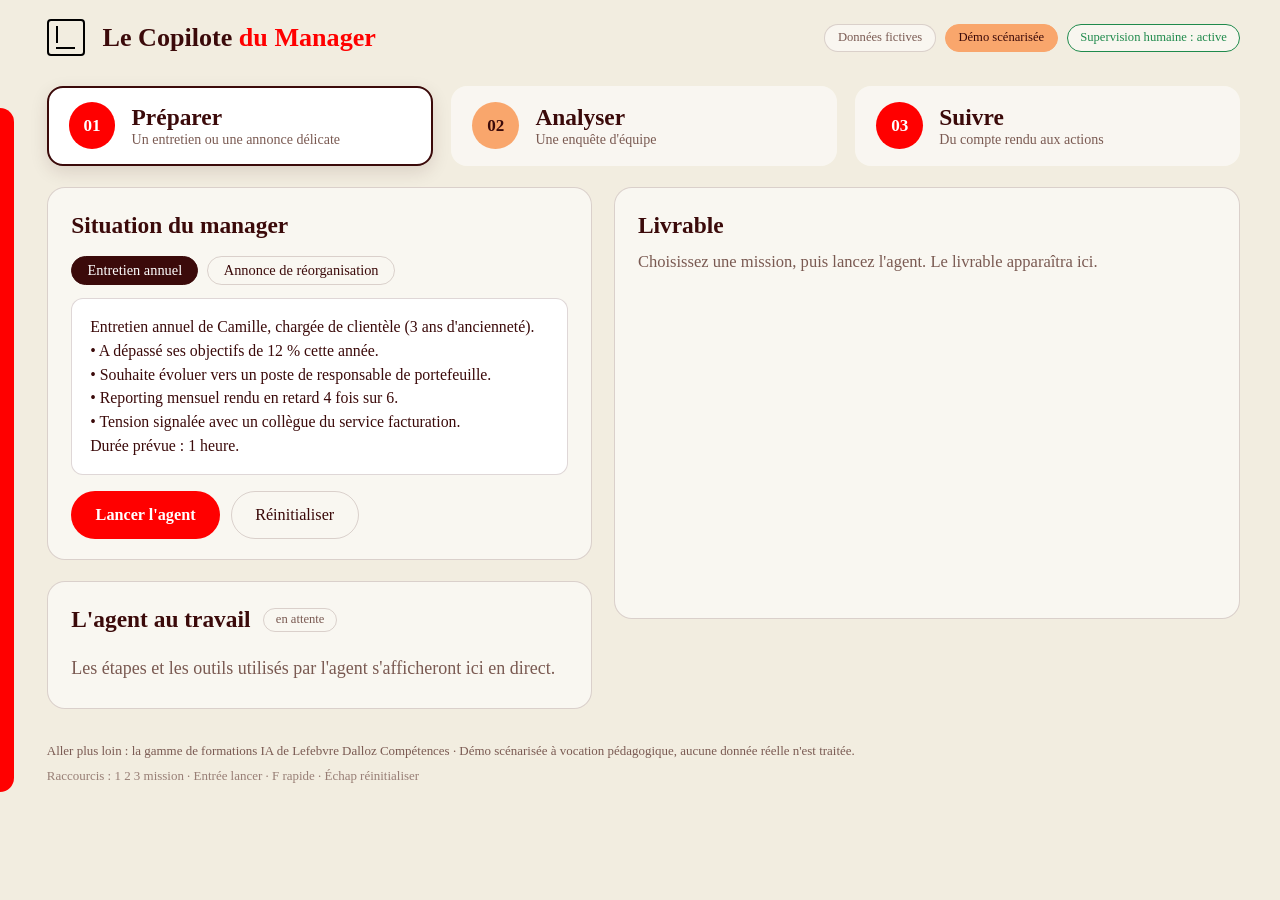
==== demo/index.html @ 67bef2b3 "Ajoute la démo locale « Le Copilote du Manager » pour le webinaire Démo scénarisée sans réseau ni cl" ====
<!doctype html>
<html lang="fr">
<head>
<meta charset="utf-8">
<meta name="viewport" content="width=device-width, initial-scale=1">
<title>Le Copilote du Manager</title>
<link rel="stylesheet" href="style.css">
</head>
<body>
<header class="top">
  <div class="brand">
    <span class="mark" aria-hidden="true"></span>
    <span class="product">Le Copilote <b>du Manager</b></span>
  </div>
  <div class="badges">
    <span class="badge">Données fictives</span>
    <span class="badge badge-accent">Démo scénarisée</span>
    <span class="badge badge-ok">Supervision humaine : active</span>
  </div>
</header>

<nav id="missions" class="missions" aria-label="Missions"></nav>

<main class="grid">
  <section class="col">
    <article class="panel" id="inputPanel">
      <h2>Situation du manager</h2>
      <div id="chips" class="chips"></div>
      <pre id="inputText" class="input-text"></pre>
      <div class="actions">
        <button id="runBtn" class="btn btn-primary">Lancer l'agent</button>
        <button id="resetBtn" class="btn btn-ghost">Réinitialiser</button>
      </div>
    </article>

    <article class="panel" id="activityPanel">
      <h2>L'agent au travail <span id="status" class="status">en attente</span></h2>
      <ol id="steps" class="steps"></ol>
      <p id="stepsEmpty" class="muted">Les étapes et les outils utilisés par l'agent s'afficheront ici en direct.</p>
    </article>
  </section>

  <section class="col">
    <article class="panel result" id="resultPanel">
      <div class="result-head">
        <h2>Livrable</h2>
        <button id="printBtn" class="btn btn-ghost small" hidden>Exporter en PDF</button>
      </div>
      <div id="result" class="result-body">
        <p class="muted">Choisissez une mission, puis lancez l'agent. Le livrable apparaîtra ici.</p>
      </div>
    </article>
  </section>
</main>

<footer class="foot">
  Aller plus loin : la gamme de formations IA de Lefebvre Dalloz Compétences ·
  Démo scénarisée à vocation pédagogique, aucune donnée réelle n'est traitée.
  <span class="keys">Raccourcis : 1 2 3 mission · Entrée lancer · F rapide · Échap réinitialiser</span>
</footer>

<div id="gate" class="gate" hidden role="dialog" aria-modal="true" aria-labelledby="gateTitle">
  <div class="gate-card">
    <p class="gate-tag">Validation humaine requise</p>
    <h3 id="gateTitle"></h3>
    <p id="gateBody"></p>
    <div class="gate-actions">
      <button class="btn btn-primary" data-choice="ok">Valider (V)</button>
      <button class="btn btn-secondary" data-choice="edit">Modifier (M)</button>
      <button class="btn btn-ghost" data-choice="no">Refuser (R)</button>
    </div>
  </div>
</div>

<script src="app.js"></script>
</body>
</html>
---- demo/style.css ----
:root{
  --cream:#f2ede0; --paper:rgba(255,255,255,.55);
  --ink:#3b0a0a;            /* bordeaux très foncé des titres */
  --red:#ff0000; --red-d:#d90000;
  --peach:#f9a66c; --peach-l:#fde3cf;
  --black:#000; --muted:#7a5a52; --line:rgba(59,10,10,.16);
  --ok:#1f8a4c;
  --serif:'Source Serif 4','Source Serif Pro','Noto Serif',Georgia,'Times New Roman',serif;
  --mono:ui-monospace,Menlo,Consolas,monospace;
}
*{box-sizing:border-box}
html{font-size:18px}
body{
  margin:0;min-height:100vh;color:var(--ink);font-family:var(--serif);line-height:1.5;
  background:var(--cream);position:relative;
}
/* bande rouge à gauche, comme sur les slides */
body::before{content:"";position:fixed;left:0;top:12vh;bottom:12vh;width:14px;background:var(--red);border-radius:0 14px 14px 0}

.top{display:flex;justify-content:space-between;align-items:center;gap:1rem;padding:1rem 2.2rem .6rem 2.6rem;flex-wrap:wrap}
.brand{display:flex;align-items:center;gap:1rem}
.mark{position:relative;display:inline-block;width:2.1rem;height:2.1rem;border:2.5px solid var(--black);border-radius:4px;flex:none}
.mark::before{content:"";position:absolute;left:.42rem;top:.32rem;width:.55rem;height:.9rem;border-left:2.5px solid var(--black)}
.mark::after{content:"";position:absolute;left:.42rem;bottom:.32rem;width:1.05rem;border-bottom:2.5px solid var(--black)}
.product{font-size:1.45rem;font-weight:600}
.product b{color:var(--red)}
.badges{display:flex;gap:.5rem;flex-wrap:wrap}
.badge{font-size:.7rem;padding:.2rem .7rem;border-radius:999px;border:1px solid var(--line);color:var(--muted);background:rgba(255,255,255,.5)}
.badge-accent{background:var(--peach);border-color:var(--peach);color:var(--ink)}
.badge-ok{border-color:var(--ok);color:var(--ok)}

.missions{display:flex;gap:1rem;padding:1rem 2.2rem 0 2.6rem;flex-wrap:wrap}
.mission{flex:1 1 220px;display:flex;gap:.9rem;align-items:center;text-align:left;cursor:pointer;color:var(--ink);font-family:var(--serif);background:var(--paper);border:2px solid transparent;border-radius:16px;padding:.8rem 1.1rem;transition:.2s}
.mission:hover{background:rgba(255,255,255,.85)}
.mission.active{border-color:var(--ink);background:#fff;box-shadow:0 6px 18px rgba(59,10,10,.12)}
.mission .num{flex:none;display:grid;place-items:center;width:2.6rem;height:2.6rem;border-radius:50%;background:var(--red);color:#fff;font-weight:700;font-size:.95rem}
.mission:nth-child(2) .num{background:var(--peach);color:var(--ink)}
.mission .m-title{display:block;font-size:1.3rem;font-weight:700}
.mission .m-sub{display:block;color:var(--muted);font-size:.78rem}

.grid{display:grid;grid-template-columns:minmax(0,1fr) minmax(0,1.15fr);gap:1.2rem;padding:1.2rem 2.2rem 1rem 2.6rem}
@media(max-width:1000px){.grid{grid-template-columns:1fr}}
.col{display:flex;flex-direction:column;gap:1.2rem;min-width:0}
.panel{background:var(--paper);border:1px solid var(--line);border-radius:18px;padding:1.1rem 1.3rem}
.panel h2{margin:0 0 .7rem;font-size:1.3rem;font-weight:700;display:flex;align-items:center;gap:.7rem}
.muted{color:var(--muted);margin:.3rem 0}

.chips{display:flex;gap:.5rem;flex-wrap:wrap;margin-bottom:.7rem}
.chip{cursor:pointer;color:var(--ink);font-family:var(--serif);background:transparent;border:1px solid var(--line);border-radius:999px;padding:.3rem .85rem;font-size:.8rem}
.chip.active{background:var(--ink);color:#fff;border-color:var(--ink)}
.input-text{margin:0;white-space:pre-wrap;font-family:var(--serif);font-size:.88rem;background:#fff;border:1px solid var(--line);border-radius:12px;padding:.9rem 1rem;max-height:15rem;overflow:auto}
.actions{display:flex;gap:.6rem;margin-top:.9rem}
.btn{font:inherit;font-size:.9rem;cursor:pointer;border-radius:999px;padding:.6rem 1.3rem;border:1.5px solid transparent;transition:.15s}
.btn:disabled{opacity:.45;cursor:not-allowed}
.btn-primary{background:var(--red);color:#fff;font-weight:700}
.btn-primary:hover:not(:disabled){background:var(--red-d)}
.btn-secondary{background:var(--peach);color:var(--ink);font-weight:600}
.btn-ghost{background:transparent;color:var(--ink);border-color:var(--line)}
.btn.small{font-size:.75rem;padding:.35rem .9rem}

.status{font-size:.7rem;font-weight:500;color:var(--muted);border:1px solid var(--line);border-radius:999px;padding:.1rem .65rem}
.status.run{background:var(--peach);border-color:var(--peach);color:var(--ink)}
.status.done{background:var(--ok);border-color:var(--ok);color:#fff}
.steps{list-style:none;margin:0;padding:0;display:flex;flex-direction:column;gap:.45rem}
.step{display:flex;gap:.7rem;align-items:flex-start;padding:.55rem .75rem;border-radius:12px;background:#fff;border:1px solid var(--line);animation:in .3s ease}
.step .ico{flex:none;width:1.15rem;height:1.15rem;margin-top:.2rem;border-radius:50%;border:2.5px solid var(--red);border-top-color:transparent;animation:spin .8s linear infinite}
.step.done .ico{animation:none;border:none;background:var(--ok);position:relative}
.step.done .ico::after{content:"";position:absolute;left:.38rem;top:.17rem;width:.28rem;height:.5rem;border:solid #fff;border-width:0 2px 2px 0;transform:rotate(45deg)}
.step .body{flex:1;min-width:0}
.step .tool{font-family:var(--mono);font-size:.76rem;color:var(--red-d);font-weight:600}
.step .desc{display:block;font-size:.88rem}
.step time{font-size:.72rem;color:var(--muted);flex:none;margin-top:.25rem}
.step.warn{background:var(--peach-l);border-color:var(--peach)}
.step.warn .tool{color:var(--ink)}
@keyframes spin{to{transform:rotate(360deg)}}
@keyframes in{from{opacity:0;transform:translateY(6px)}to{opacity:1;transform:none}}

.result{min-height:24rem}
.result-head{display:flex;justify-content:space-between;align-items:center;margin-bottom:.4rem}
.result-head h2{margin:0}
.result-body{font-size:.92rem}
.result-body h3{font-size:1.15rem;font-weight:700;color:var(--red-d);margin:1.1rem 0 .35rem}
.result-body h3:first-child{margin-top:.2rem}
.result-body p{margin:.3rem 0}
.result-body ul,.result-body ol{margin:.3rem 0;padding-left:1.2rem}
.result-body li{margin:.2rem 0}
.blk{animation:in .5s ease}
.callout{border-left:5px solid var(--peach);background:var(--peach-l);border-radius:0 12px 12px 0;padding:.7rem 1rem;margin:1rem 0 .3rem}
.callout b{color:var(--ink)}
.callout.ok{border-color:var(--ok);background:#dff1e6}
table.t{width:100%;border-collapse:collapse;font-size:.85rem;margin:.4rem 0;background:#fff;border-radius:10px}
table.t th{color:var(--muted);font-weight:600;text-align:left;border-bottom:2px solid var(--line);padding:.4rem .5rem}
table.t td{padding:.45rem .5rem;border-bottom:1px solid var(--line);vertical-align:top}
.tag{font-size:.7rem;border-radius:999px;padding:.05rem .55rem;border:1px solid var(--line)}
.tag.hi{background:var(--red);border-color:var(--red);color:#fff}
.tag.chk{background:var(--peach);border-color:var(--peach)}
.mail{background:#fff;border:1px solid var(--line);border-radius:12px;padding:.9rem 1.1rem;margin:.5rem 0;white-space:pre-wrap;font-size:.86rem}
.mail[contenteditable="true"]{outline:2px solid var(--red)}
.mail .subj{font-weight:700;display:block;margin-bottom:.4rem}
.chart{width:100%;height:auto;margin:.3rem 0;background:#fff;border-radius:12px;border:1px solid var(--line)}
.chart text{fill:var(--ink);font-family:var(--serif);font-size:12px}
.chart .val{font-weight:700}

.foot{padding:.8rem 2.2rem 1.4rem 2.6rem;color:var(--muted);font-size:.72rem;display:flex;flex-direction:column;gap:.3rem}
.keys{opacity:.75}

.gate{position:fixed;inset:0;background:rgba(59,10,10,.55);display:grid;place-items:center;z-index:10}
.gate[hidden]{display:none}
.gate-card{background:var(--red);color:#fff;border-radius:26px 26px 26px 26px;padding:1.8rem 2rem;max-width:36rem;box-shadow:0 24px 60px rgba(0,0,0,.4);animation:in .3s ease}
.gate-tag{font-size:.75rem;text-transform:uppercase;letter-spacing:.1em;margin:0;opacity:.9}
.gate-card h3{font-size:1.6rem;margin:.3rem 0 .6rem;font-weight:700}
.gate-actions{display:flex;gap:.6rem;margin-top:1.2rem;flex-wrap:wrap}
.gate .btn-primary{background:#fff;color:var(--red-d)}
.gate .btn-primary:hover{background:var(--cream)}
.gate .btn-secondary{background:var(--peach)}
.gate .btn-ghost{color:#fff;border-color:rgba(255,255,255,.6)}

@media print{
  body{background:#fff}
  body::before,.top,.missions,.col:first-child,.foot,.gate,#printBtn{display:none!important}
  .grid{display:block;padding:0}
  .panel{background:#fff;border:none}
}
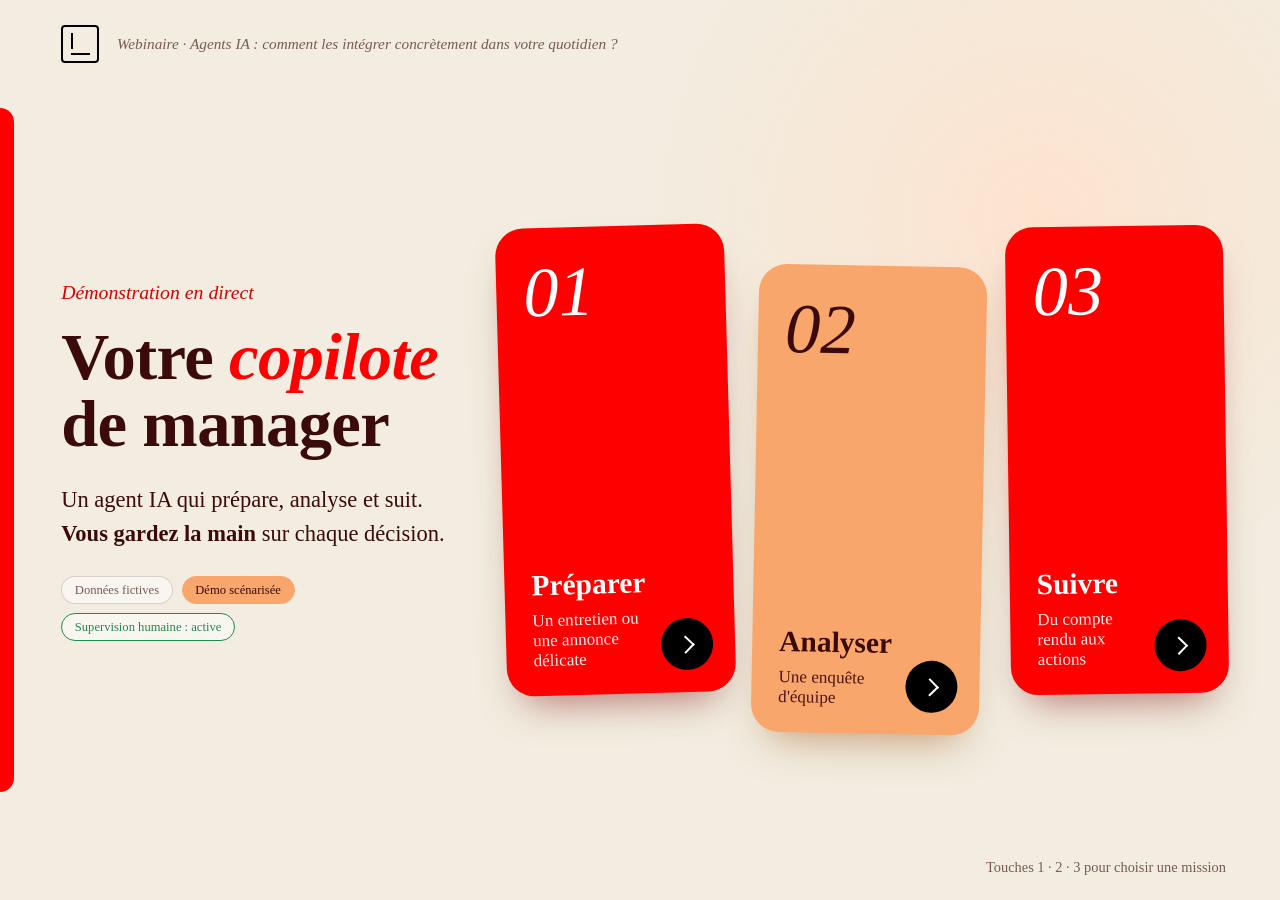
==== commit f6a95c04: "Refonte de l'écran d'accueil de la démo dans le style des slides Cartes de missions rouge/pêche avec" ====
--- a/demo/index.html
+++ b/demo/index.html
@@ -7,8 +7,31 @@
 <link rel="stylesheet" href="style.css">
 </head>
 <body>
+<section id="landing" class="landing">
+  <div class="l-top">
+    <span class="mark" aria-hidden="true"></span>
+    <span class="l-kicker">Webinaire · Agents IA : comment les intégrer concrètement dans votre quotidien ?</span>
+  </div>
+  <div class="l-grid">
+    <div class="l-copy">
+      <p class="l-eyebrow">Démonstration en direct</p>
+      <h1>Votre <em>copilote</em><br>de manager</h1>
+      <p class="l-lead">Un agent IA qui prépare, analyse et suit. <b>Vous gardez la main</b> sur chaque décision.</p>
+      <div class="badges">
+        <span class="badge">Données fictives</span>
+        <span class="badge badge-accent">Démo scénarisée</span>
+        <span class="badge badge-ok">Supervision humaine : active</span>
+      </div>
+    </div>
+    <div class="l-cards" id="lcards"></div>
+  </div>
+  <p class="l-foot">Touches 1 · 2 · 3 pour choisir une mission</p>
+</section>
+
+<div id="app" hidden>
 <header class="top">
   <div class="brand">
+    <button id="backBtn" class="back" title="Retour aux missions" aria-label="Retour aux missions"></button>
     <span class="mark" aria-hidden="true"></span>
     <span class="product">Le Copilote <b>du Manager</b></span>
   </div>
@@ -56,8 +79,10 @@
 <footer class="foot">
   Aller plus loin : la gamme de formations IA de Lefebvre Dalloz Compétences ·
   Démo scénarisée à vocation pédagogique, aucune donnée réelle n'est traitée.
-  <span class="keys">Raccourcis : 1 2 3 mission · Entrée lancer · F rapide · Échap réinitialiser</span>
+  <span class="keys">Raccourcis : 1 2 3 mission · Entrée lancer · H accueil · F rapide · Échap réinitialiser</span>
 </footer>
+
+</div><!-- /app -->
 
 <div id="gate" class="gate" hidden role="dialog" aria-modal="true" aria-labelledby="gateTitle">
   <div class="gate-card">
--- a/demo/style.css
+++ b/demo/style.css
@@ -121,3 +121,34 @@
   .grid{display:block;padding:0}
   .panel{background:#fff;border:none}
 }
+
+/* ---------- Écran d'accueil ---------- */
+.landing{min-height:100vh;padding:1.4rem 3rem 1.2rem 3.4rem;display:flex;flex-direction:column;position:relative;overflow:hidden}
+.landing[hidden]{display:none}
+.landing::before{content:"";position:absolute;right:-12vw;top:-20vh;width:62vw;height:62vw;border-radius:50%;background:radial-gradient(circle,var(--peach-l),transparent 68%);z-index:0}
+.landing>*{position:relative;z-index:1}
+.l-top{display:flex;align-items:center;gap:1rem}
+.l-kicker{font-size:.85rem;color:var(--muted);font-style:italic}
+.l-grid{flex:1;display:grid;grid-template-columns:minmax(0,.85fr) minmax(0,1.6fr);gap:3rem;align-items:center}
+@media(max-width:1100px){.l-grid{grid-template-columns:1fr}}
+.l-eyebrow{margin:0 0 .8rem;font-style:italic;color:var(--red-d);font-size:1.1rem}
+.landing h1{margin:0;font-size:clamp(2.8rem,5.2vw,5.4rem);line-height:1.02;font-weight:700;letter-spacing:-.01em}
+.landing h1 em{color:var(--red);font-style:italic;font-weight:600}
+.l-lead{font-size:1.25rem;max-width:26rem;margin:1.4rem 0 1.4rem}
+.l-cards{display:grid;grid-template-columns:repeat(3,1fr);gap:1.4rem;align-items:center}
+@media(max-width:700px){.l-cards{grid-template-columns:1fr}}
+.lcard{position:relative;text-align:left;cursor:pointer;border:0;font-family:var(--serif);color:#fff;background:var(--red);border-radius:28px;padding:1.6rem 1.5rem 1.4rem;min-height:clamp(18rem,52vh,26rem);display:flex;flex-direction:column;box-shadow:0 22px 40px -18px rgba(120,0,0,.55);transition:transform .25s,box-shadow .25s}
+.lcard:nth-child(1){transform:rotate(-1.6deg)}
+.lcard:nth-child(2){transform:translateY(2.2rem) rotate(1.1deg);background:var(--peach);color:var(--ink);box-shadow:0 22px 40px -18px rgba(150,70,0,.5)}
+.lcard:nth-child(3){transform:rotate(-.8deg)}
+.lcard:hover,.lcard:focus-visible{transform:translateY(-.5rem) rotate(0);box-shadow:0 30px 50px -16px rgba(59,10,10,.55);outline:none}
+.lcard .ln{font-size:clamp(3.4rem,5.5vw,5.6rem);font-style:italic;font-weight:400;line-height:1}
+.lcard .lt{margin-top:auto;font-size:clamp(1.6rem,2.3vw,2.2rem);font-weight:700;line-height:1.1}
+.lcard .ls{margin-top:.5rem;font-size:.95rem;opacity:.92;max-width:14rem}
+.lcard .go{position:absolute;right:1.2rem;bottom:1.2rem;width:2.9rem;height:2.9rem;border-radius:50%;background:var(--black);display:grid;place-items:center}
+.lcard .go::after{content:"";width:.6rem;height:.6rem;border:solid #fff;border-width:2px 2px 0 0;transform:rotate(45deg);margin-right:.2rem}
+.lcard .lt,.lcard .ls{padding-right:3.4rem}
+.l-foot{margin:0;color:var(--muted);font-size:.8rem;text-align:right}
+
+.back{width:2.1rem;height:2.1rem;border-radius:50%;background:var(--black);border:0;cursor:pointer;position:relative;flex:none}
+.back::after{content:"";position:absolute;left:.85rem;top:.72rem;width:.55rem;height:.55rem;border:solid #fff;border-width:0 0 2px 2px;transform:rotate(45deg)}
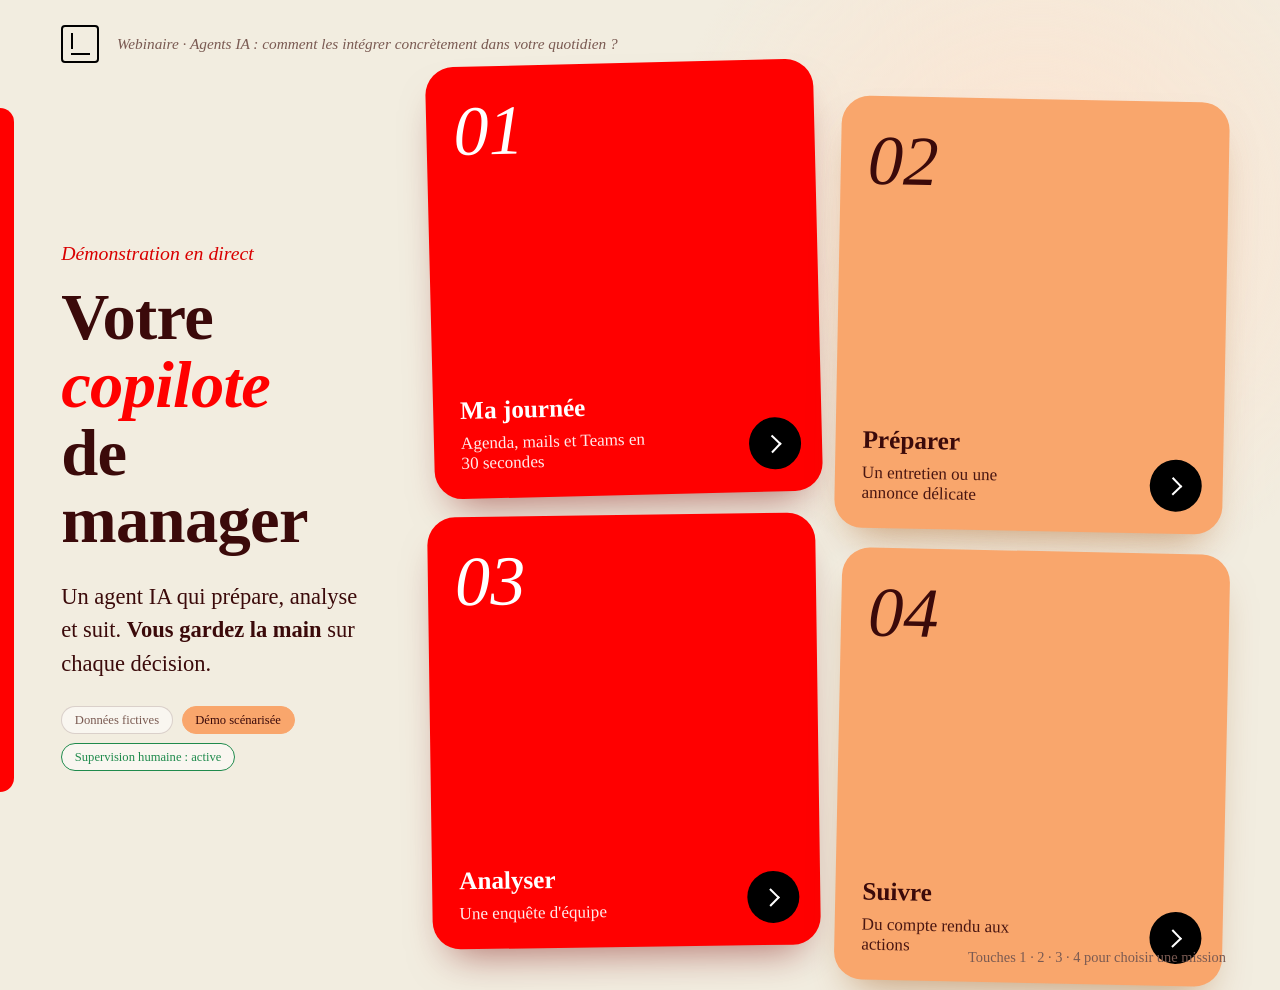
==== commit d269f277: "Ajoute la mission « Ma journée » (agenda, mails et Teams simulés) Connecteurs en lecture seule simul" ====
--- a/demo/index.html
+++ b/demo/index.html
@@ -25,7 +25,7 @@
     </div>
     <div class="l-cards" id="lcards"></div>
   </div>
-  <p class="l-foot">Touches 1 · 2 · 3 pour choisir une mission</p>
+  <p class="l-foot">Touches 1 · 2 · 3 · 4 pour choisir une mission</p>
 </section>
 
 <div id="app" hidden>
@@ -49,6 +49,7 @@
     <article class="panel" id="inputPanel">
       <h2>Situation du manager</h2>
       <div id="chips" class="chips"></div>
+      <div id="connectors" class="connectors"></div>
       <pre id="inputText" class="input-text"></pre>
       <div class="actions">
         <button id="runBtn" class="btn btn-primary">Lancer l'agent</button>
@@ -79,7 +80,7 @@
 <footer class="foot">
   Aller plus loin : la gamme de formations IA de Lefebvre Dalloz Compétences ·
   Démo scénarisée à vocation pédagogique, aucune donnée réelle n'est traitée.
-  <span class="keys">Raccourcis : 1 2 3 mission · Entrée lancer · H accueil · F rapide · Échap réinitialiser</span>
+  <span class="keys">Raccourcis : 1 2 3 4 mission · Entrée lancer · H accueil · F rapide · Échap réinitialiser</span>
 </footer>
 
 </div><!-- /app -->
--- a/demo/style.css
+++ b/demo/style.css
@@ -34,7 +34,7 @@
 .mission:hover{background:rgba(255,255,255,.85)}
 .mission.active{border-color:var(--ink);background:#fff;box-shadow:0 6px 18px rgba(59,10,10,.12)}
 .mission .num{flex:none;display:grid;place-items:center;width:2.6rem;height:2.6rem;border-radius:50%;background:var(--red);color:#fff;font-weight:700;font-size:.95rem}
-.mission:nth-child(2) .num{background:var(--peach);color:var(--ink)}
+.mission:nth-child(even) .num{background:var(--peach);color:var(--ink)}
 .mission .m-title{display:block;font-size:1.3rem;font-weight:700}
 .mission .m-sub{display:block;color:var(--muted);font-size:.78rem}
 
@@ -152,3 +152,39 @@
 
 .back{width:2.1rem;height:2.1rem;border-radius:50%;background:var(--black);border:0;cursor:pointer;position:relative;flex:none}
 .back::after{content:"";position:absolute;left:.85rem;top:.72rem;width:.55rem;height:.55rem;border:solid #fff;border-width:0 0 2px 2px;transform:rotate(45deg)}
+
+/* ---------- 4 missions à l'accueil ---------- */
+.l-grid{grid-template-columns:minmax(0,.75fr) minmax(0,1.9fr)}
+.l-cards{grid-template-columns:repeat(4,1fr);gap:1.1rem}
+@media(max-width:1300px){.l-cards{grid-template-columns:repeat(2,1fr)}}
+@media(max-width:700px){.l-cards{grid-template-columns:1fr}}
+.lcard{min-height:clamp(17rem,48vh,24rem)}
+.lcard:nth-child(2){transform:translateY(2rem) rotate(1.1deg);background:var(--peach);color:var(--ink);box-shadow:0 22px 40px -18px rgba(150,70,0,.5)}
+.lcard:nth-child(3){transform:rotate(-.8deg);background:var(--red);color:#fff}
+.lcard:nth-child(4){transform:translateY(2rem) rotate(1.2deg);background:var(--peach);color:var(--ink);box-shadow:0 22px 40px -18px rgba(150,70,0,.5)}
+.lcard:nth-child(1){transform:rotate(-1.4deg)}
+.lcard:hover,.lcard:focus-visible{transform:translateY(-.5rem) rotate(0)}
+.lcard .lt{font-size:clamp(1.4rem,1.9vw,2rem)}
+
+/* ---------- Mission « Ma journée » ---------- */
+.connectors{display:flex;gap:.5rem;flex-wrap:wrap;margin-bottom:.7rem}
+.connectors:empty{display:none}
+.conn{font-size:.78rem;padding:.25rem .8rem .25rem 1.6rem;border-radius:999px;border:1px solid var(--line);color:var(--muted);background:#fff;position:relative;transition:.3s}
+.conn::before{content:"";position:absolute;left:.65rem;top:50%;width:.55rem;height:.55rem;margin-top:-.275rem;border-radius:50%;background:#c9bdb5}
+.conn.on{color:var(--ok);border-color:var(--ok)}
+.conn.on::before{background:var(--ok)}
+.conn.on::after{content:" · connecté";color:var(--ok)}
+.stats{display:flex;gap:.6rem;flex-wrap:wrap;margin:.3rem 0 .5rem}
+.stat{background:#fff;border:1px solid var(--line);border-radius:14px;padding:.5rem .85rem;min-width:5.6rem}
+.stat b{display:block;font-size:1.9rem;line-height:1.05;color:var(--red-d);font-weight:700}
+.stat span{font-size:.72rem;color:var(--muted)}
+.rdv{display:grid;grid-template-columns:3.6rem minmax(0,1fr);gap:.8rem;padding:.65rem 0;border-bottom:1px solid var(--line)}
+.rdv .h{font-weight:700;font-variant-numeric:tabular-nums;color:var(--ink)}
+.rdv .rt{font-weight:700;margin-right:.3rem}
+.rdv p{margin:.2rem 0 0}
+.rdv ul{margin:.3rem 0 0;padding-left:1.1rem}
+.rdv.conflict{background:var(--peach-l);margin:0 -.5rem;padding:.65rem .5rem;border-radius:10px}
+.urg{background:#fff;border:1px solid var(--line);border-left:5px solid var(--red);border-radius:10px;padding:.55rem .85rem;margin:.45rem 0}
+.urg.mid{border-left-color:var(--peach)}
+.urg small{color:var(--muted)}
+.mail .subj{margin-top:.2rem}
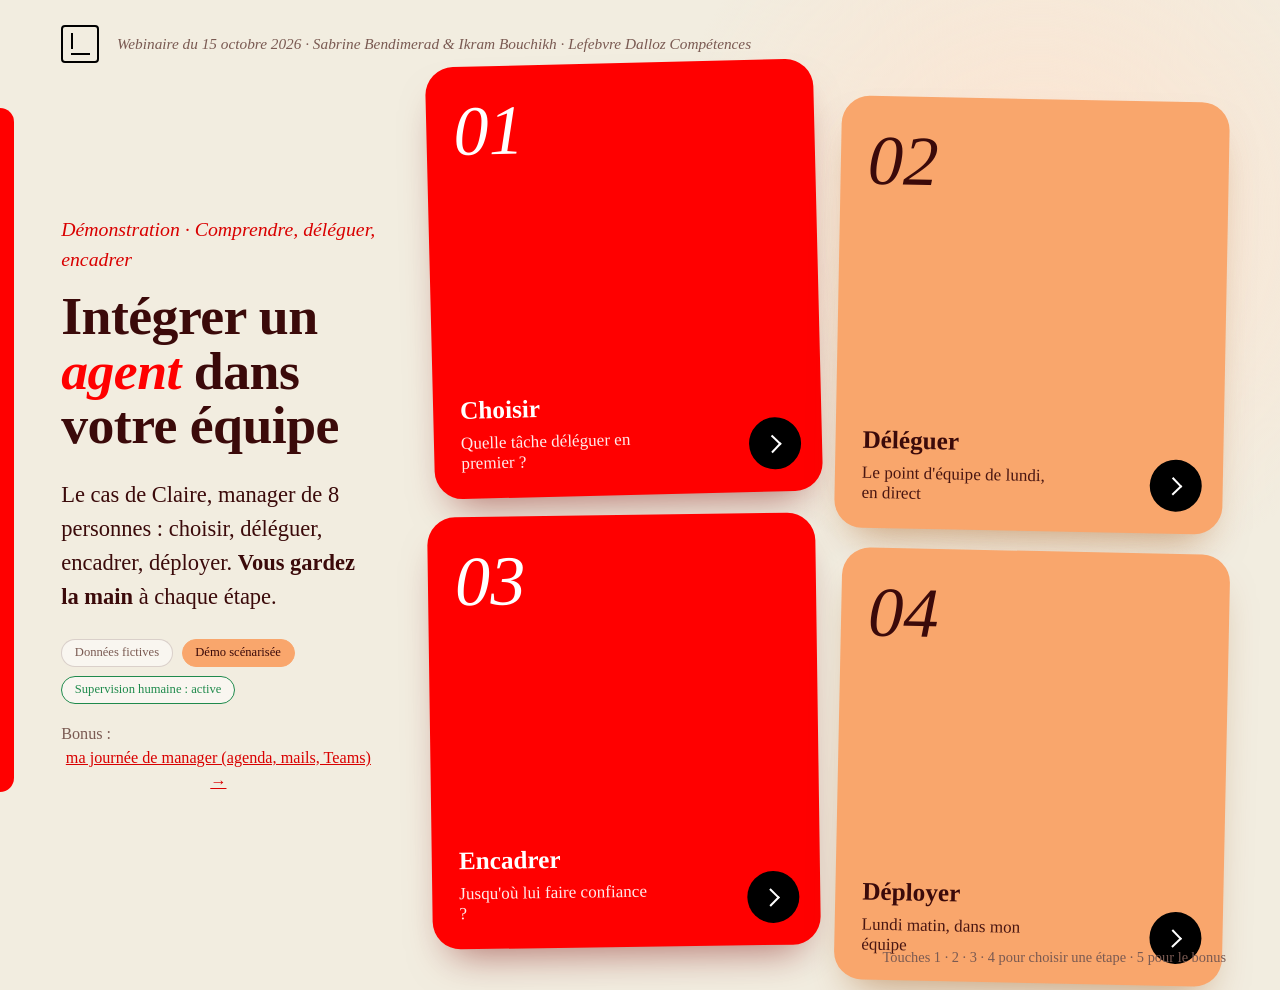
==== commit 407bb891: "Refonte de la démo autour du fil rouge du webinaire (Claire, équipe de 8) Quatre étapes calées sur l" ====
--- a/demo/index.html
+++ b/demo/index.html
@@ -10,22 +10,23 @@
 <section id="landing" class="landing">
   <div class="l-top">
     <span class="mark" aria-hidden="true"></span>
-    <span class="l-kicker">Webinaire · Agents IA : comment les intégrer concrètement dans votre quotidien ?</span>
+    <span class="l-kicker">Webinaire du 15 octobre 2026 · Sabrine Bendimerad & Ikram Bouchikh · Lefebvre Dalloz Compétences</span>
   </div>
   <div class="l-grid">
     <div class="l-copy">
-      <p class="l-eyebrow">Démonstration en direct</p>
-      <h1>Votre <em>copilote</em><br>de manager</h1>
-      <p class="l-lead">Un agent IA qui prépare, analyse et suit. <b>Vous gardez la main</b> sur chaque décision.</p>
+      <p class="l-eyebrow">Démonstration · Comprendre, déléguer, encadrer</p>
+      <h1>Intégrer un <em>agent</em> dans votre équipe</h1>
+      <p class="l-lead">Le cas de Claire, manager de 8 personnes : choisir, déléguer, encadrer, déployer. <b>Vous gardez la main</b> à chaque étape.</p>
       <div class="badges">
         <span class="badge">Données fictives</span>
         <span class="badge badge-accent">Démo scénarisée</span>
         <span class="badge badge-ok">Supervision humaine : active</span>
       </div>
+      <p class="l-bonus">Bonus : <button id="bonusBtn" class="linklike">ma journée de manager (agenda, mails, Teams) →</button></p>
     </div>
     <div class="l-cards" id="lcards"></div>
   </div>
-  <p class="l-foot">Touches 1 · 2 · 3 · 4 pour choisir une mission</p>
+  <p class="l-foot">Touches 1 · 2 · 3 · 4 pour choisir une étape · 5 pour le bonus</p>
 </section>
 
 <div id="app" hidden>
@@ -47,9 +48,10 @@
 <main class="grid">
   <section class="col">
     <article class="panel" id="inputPanel">
-      <h2>Situation du manager</h2>
+      <h2 id="inputTitle">Situation du manager</h2>
       <div id="chips" class="chips"></div>
       <div id="connectors" class="connectors"></div>
+      <div id="autonomy" class="autonomy"></div>
       <pre id="inputText" class="input-text"></pre>
       <div class="actions">
         <button id="runBtn" class="btn btn-primary">Lancer l'agent</button>
@@ -80,7 +82,7 @@
 <footer class="foot">
   Aller plus loin : la gamme de formations IA de Lefebvre Dalloz Compétences ·
   Démo scénarisée à vocation pédagogique, aucune donnée réelle n'est traitée.
-  <span class="keys">Raccourcis : 1 2 3 4 mission · Entrée lancer · H accueil · F rapide · Échap réinitialiser</span>
+  <span class="keys">Raccourcis : 1 2 3 4 5 mission · ← → niveau d'autonomie · Entrée lancer · H accueil · F rapide · Échap réinitialiser</span>
 </footer>
 
 </div><!-- /app -->
--- a/demo/style.css
+++ b/demo/style.css
@@ -188,3 +188,78 @@
 .urg.mid{border-left-color:var(--peach)}
 .urg small{color:var(--muted)}
 .mail .subj{margin-top:.2rem}
+
+/* ---------- Mission « Ma journée » : intégrer l'agent dans l'équipe ---------- */
+.next{margin-top:1.1rem}
+.trio{display:grid;grid-template-columns:repeat(3,minmax(0,1fr));gap:.7rem;margin:.4rem 0}
+@media(max-width:800px){.trio{grid-template-columns:1fr}}
+.tcol{border-radius:14px;padding:.8rem .9rem;border:1px solid var(--line);background:#fff}
+.tcol b{display:block;font-size:1.05rem}
+.tcol small{display:block;color:var(--muted);margin-bottom:.3rem}
+.tcol ul{margin:0;padding-left:1.05rem;font-size:.85rem}
+.tcol.t1{border-top:5px solid var(--peach)}
+.tcol.t2{border-top:5px solid var(--red)}
+.tcol.t3{border-top:5px solid var(--ink)}
+.phases{display:grid;grid-template-columns:repeat(4,minmax(0,1fr));gap:.8rem;position:relative;margin:.6rem 0 .4rem}
+@media(max-width:800px){.phases{grid-template-columns:repeat(2,minmax(0,1fr))}}
+.phases::before{content:"";position:absolute;left:1.2rem;right:1.2rem;top:1.25rem;height:2px;background:var(--line)}
+.ph{position:relative}
+.ph .c{width:2.5rem;height:2.5rem;border-radius:50%;display:grid;place-items:center;background:var(--red);color:#fff;font-weight:700;font-size:.85rem;position:relative}
+.ph:nth-child(even) .c{background:var(--peach);color:var(--ink)}
+.ph b{display:block;margin-top:.5rem}
+.ph small{display:block;color:var(--muted)}
+.ph p{font-size:.82rem;margin:.25rem 0}
+.stat.wide{min-width:0;flex:1 1 9rem;display:flex;align-items:center;min-height:3.2rem}
+.stat.wide span{font-size:.85rem;color:var(--ink)}
+.chipset{display:flex;flex-wrap:wrap;gap:.5rem;margin:.3rem 0}
+.chipset span{background:var(--ink);color:#fff;border-radius:999px;padding:.3rem .85rem;font-size:.82rem}
+
+/* ---------- Démo calée sur le webinaire : fil rouge de Claire ---------- */
+.landing h1{font-size:clamp(2.4rem,4.2vw,4.4rem)}
+.l-bonus{margin:1rem 0 0;font-size:.9rem;color:var(--muted)}
+.linklike{background:none;border:0;padding:0;font:inherit;color:var(--red-d);text-decoration:underline;cursor:pointer}
+.mission.bonus{flex:0 1 auto}
+.mission.bonus .num{background:var(--ink)!important;color:#fff!important}
+.input-text.html{white-space:normal;max-height:none}
+.carte{margin:0;display:grid;gap:.5rem}
+.carte>div{display:grid;grid-template-columns:7.4rem minmax(0,1fr);gap:.6rem;align-items:start}
+.carte dt{font-weight:700;display:flex;gap:.45rem;align-items:center}
+.carte .n{display:inline-grid;place-items:center;flex:none;width:1.4rem;height:1.4rem;border-radius:50%;background:var(--red);color:#fff;font-size:.72rem}
+.carte>div:nth-child(even) .n{background:var(--peach);color:var(--ink)}
+.carte dd{margin:0}
+.lvlnote{margin:.7rem 0 0;padding:.45rem .7rem;border-radius:10px;background:var(--peach-l)}
+.box{background:#fff;border:1px solid var(--line);border-radius:12px;padding:.8rem 1rem}
+.autonomy{display:grid;grid-template-columns:repeat(4,minmax(0,1fr));gap:.4rem;margin-bottom:.7rem}
+.autonomy:empty{display:none}
+@media(max-width:700px){.autonomy{grid-template-columns:repeat(2,minmax(0,1fr))}}
+.lvl{font-family:var(--serif);cursor:pointer;text-align:left;background:#fff;border:1.5px solid var(--line);border-radius:12px;padding:.5rem .6rem;color:var(--ink)}
+.lvl b{display:block;font-size:1.15rem}
+.lvl span{display:block;font-size:.78rem;font-weight:700;line-height:1.2}
+.lvl small{display:block;font-size:.7rem;color:var(--muted);margin-top:.15rem}
+.lvl.hot:not(.active){border-color:var(--peach)}
+.lvl.active{background:var(--ink);color:#fff;border-color:var(--ink)}
+.lvl.active small{color:#ead9d0}
+.lvl.active.hot{background:var(--red);border-color:var(--red)}
+.step.fail{background:#ffe3e3;border-color:var(--red)}
+.step.fail .tool,.step.risk .tool{color:var(--red-d)}
+.step.fail.done .ico{background:var(--red)}
+.step.fail.done .ico::before,.step.fail.done .ico::after{content:"";position:absolute;left:calc(50% - 1px);top:calc(50% - .35rem);width:2px;height:.7rem;border:0;background:#fff}
+.step.fail.done .ico::before{transform:rotate(45deg)}
+.step.fail.done .ico::after{transform:rotate(-45deg)}
+.step.risk{background:#ffe3e3;border-color:var(--red)}
+.incident{border-left:5px solid var(--red);background:#ffe3e3;border-radius:0 12px 12px 0;padding:.7rem 1rem;margin:1rem 0 .3rem}
+.incident b:first-child{color:var(--red-d)}
+.incident ul{margin:.3rem 0}
+.tablewrap{overflow-x:auto}
+.crit th:not(:first-child),.crit td:not(:first-child){text-align:center}
+.crit td:first-child{min-width:10rem}
+.crit .y{color:var(--ink);font-size:1.05rem}
+.crit .n{color:var(--muted);font-size:1.05rem}
+.crit tr.best td{background:var(--peach-l)}
+.tag.dk{background:var(--ink);border-color:var(--ink);color:#fff}
+.sr{position:absolute;width:1px;height:1px;overflow:hidden;clip:rect(0 0 0 0);white-space:nowrap}
+.rules td.yes{color:var(--ok);font-weight:700;white-space:nowrap}
+.rules td.no{color:var(--red-d);font-weight:700;white-space:nowrap}
+.trace{background:#fff;border:1px solid var(--line);border-radius:12px;padding:.6rem .9rem}
+.trace summary{cursor:pointer;font-weight:700}
+.stat.wide b.sm{display:block;font-size:1rem;line-height:1.2;color:var(--ink)}
